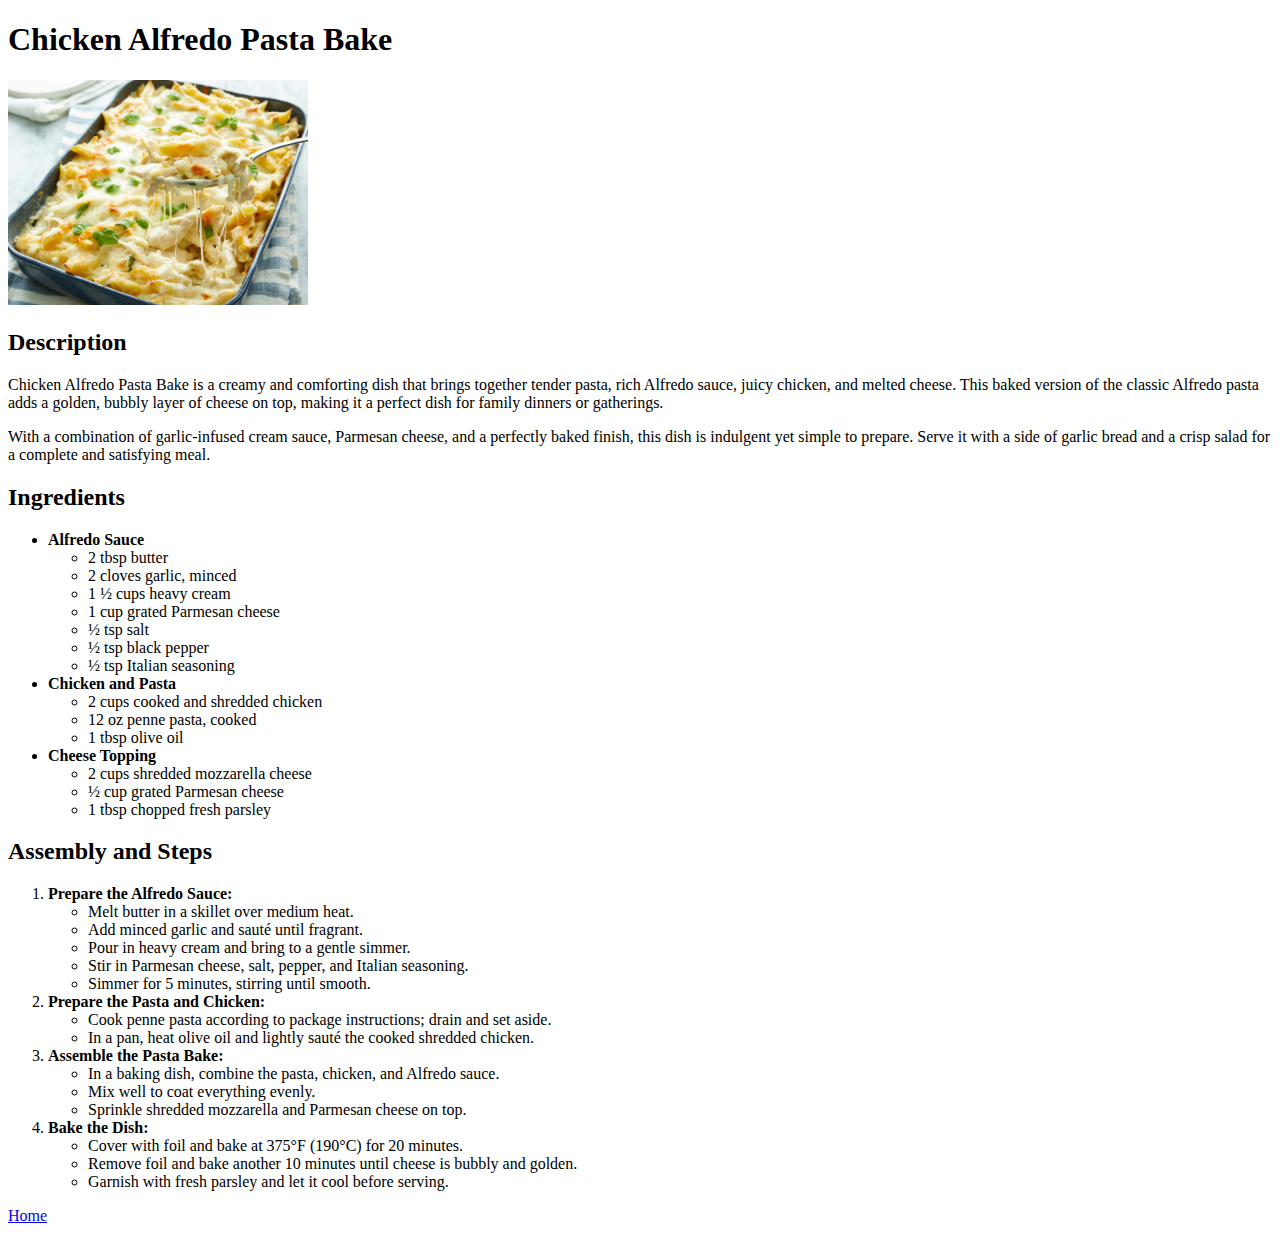
==== recipes/alfredo.html @ 9bfbf34f "Add a new page for an alfredo recipe" ====
<!DOCTYPE html>
<html lang="en">
    <head>
        <meta charset="UTF-8">
        <title>Chicken Alfredo Pasta Bake Recipe</title>
    </head>
    <body>
        <h1>Chicken Alfredo Pasta Bake</h1>
        <img src="../images/chicken-alfredo-pasta-bake.jpeg" alt="An image of a creamy chicken alfredo pasta bake" width="300">
        <h2>Description</h2>
        <p>
            Chicken Alfredo Pasta Bake is a creamy and comforting dish that brings together tender pasta, rich Alfredo 
            sauce, juicy chicken, and melted cheese. This baked version of the classic Alfredo pasta adds a golden, 
            bubbly layer of cheese on top, making it a perfect dish for family dinners or gatherings.
        </p>
        <p>
            With a combination of garlic-infused cream sauce, Parmesan cheese, and a perfectly baked finish, this dish 
            is indulgent yet simple to prepare. Serve it with a side of garlic bread and a crisp salad for a complete 
            and satisfying meal.
        </p>
        <h2>Ingredients</h2>
        <ul>
            <li><strong>Alfredo Sauce</strong>
                <ul>
                    <li>2 tbsp butter</li>
                    <li>2 cloves garlic, minced</li>
                    <li>1 ½ cups heavy cream</li>
                    <li>1 cup grated Parmesan cheese</li>
                    <li>½ tsp salt</li>
                    <li>½ tsp black pepper</li>
                    <li>½ tsp Italian seasoning</li>
                </ul>
            </li>
            <li><strong>Chicken and Pasta</strong>
                <ul>
                    <li>2 cups cooked and shredded chicken</li>
                    <li>12 oz penne pasta, cooked</li>
                    <li>1 tbsp olive oil</li>
                </ul>
            </li>
            <li><strong>Cheese Topping</strong>
                <ul>
                    <li>2 cups shredded mozzarella cheese</li>
                    <li>½ cup grated Parmesan cheese</li>
                    <li>1 tbsp chopped fresh parsley</li>
                </ul>
            </li>
        </ul>
        <h2>Assembly and Steps</h2>
        <ol>
            <li><strong>Prepare the Alfredo Sauce:</strong>
                <ul>
                    <li>Melt butter in a skillet over medium heat.</li>
                    <li>Add minced garlic and sauté until fragrant.</li>
                    <li>Pour in heavy cream and bring to a gentle simmer.</li>
                    <li>Stir in Parmesan cheese, salt, pepper, and Italian seasoning.</li>
                    <li>Simmer for 5 minutes, stirring until smooth.</li>
                </ul>
            </li>
            <li><strong>Prepare the Pasta and Chicken:</strong>
                <ul>
                    <li>Cook penne pasta according to package instructions; drain and set aside.</li>
                    <li>In a pan, heat olive oil and lightly sauté the cooked shredded chicken.</li>
                </ul>
            </li>
            <li><strong>Assemble the Pasta Bake:</strong>
                <ul>
                    <li>In a baking dish, combine the pasta, chicken, and Alfredo sauce.</li>
                    <li>Mix well to coat everything evenly.</li>
                    <li>Sprinkle shredded mozzarella and Parmesan cheese on top.</li>
                </ul>
            </li>
            <li><strong>Bake the Dish:</strong>
                <ul>
                    <li>Cover with foil and bake at 375°F (190°C) for 20 minutes.</li>
                    <li>Remove foil and bake another 10 minutes until cheese is bubbly and golden.</li>
                    <li>Garnish with fresh parsley and let it cool before serving.</li>
                </ul>
            </li>
        </ol>
        <a href="../index.html">Home</a>
    </body>
</html>
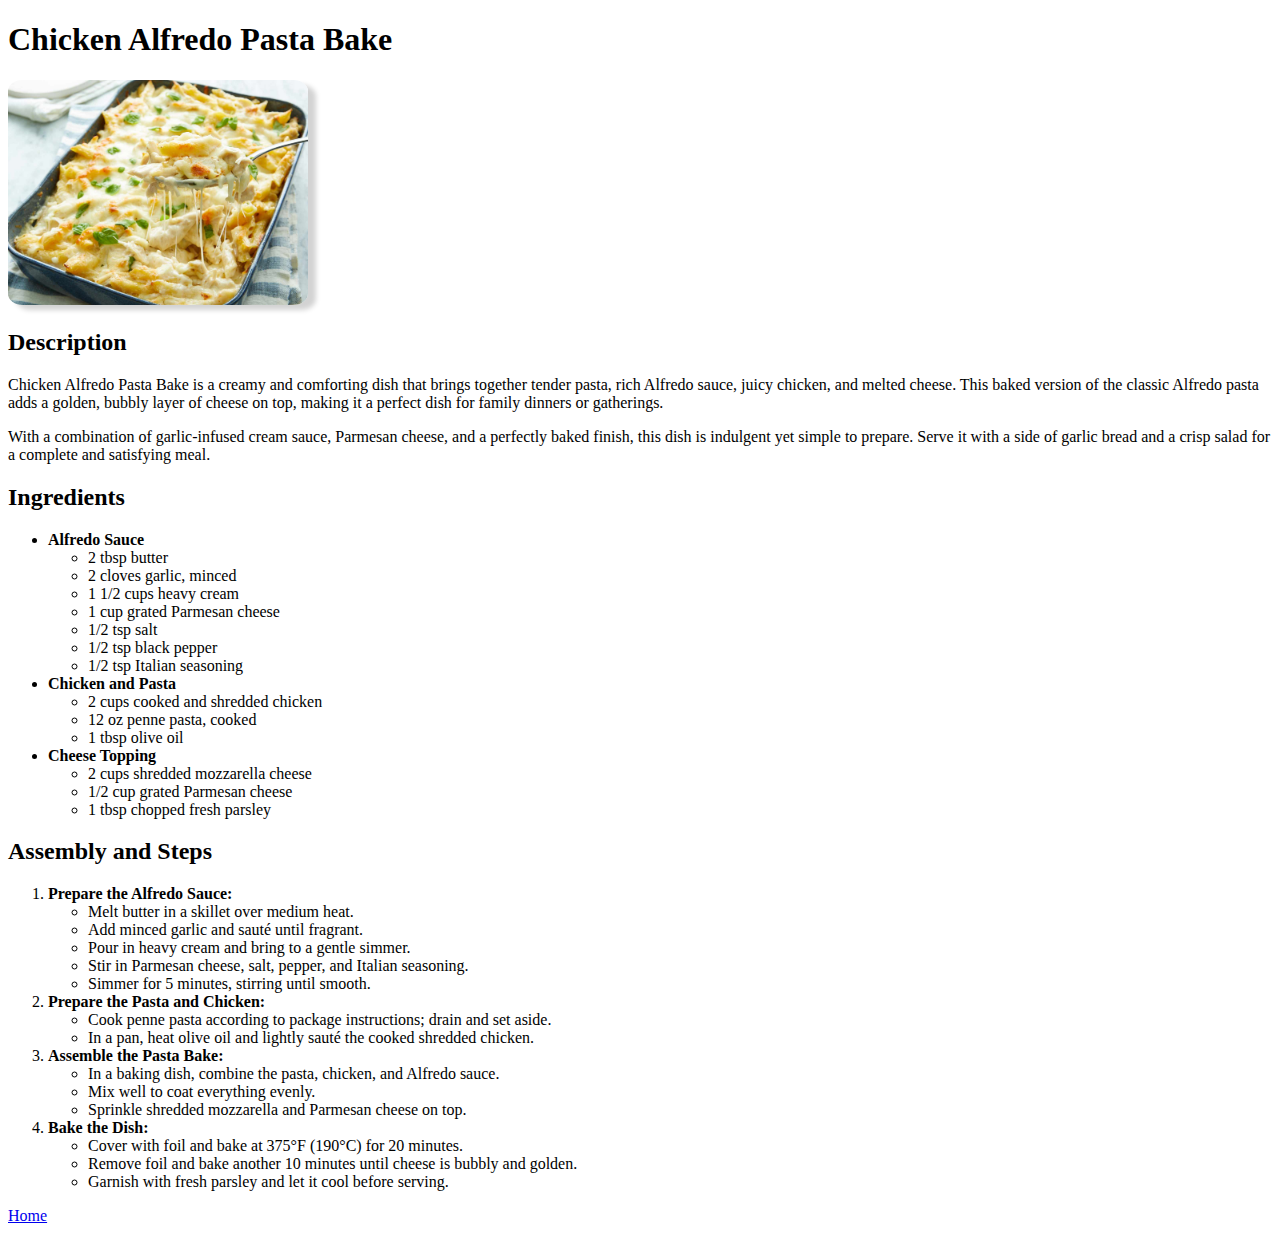
==== commit 45d11763: "Add external CSS link to HTML files" ====
--- a/recipes/alfredo.html
+++ b/recipes/alfredo.html
@@ -3,6 +3,7 @@
     <head>
         <meta charset="UTF-8">
         <title>Chicken Alfredo Pasta Bake Recipe</title>
+        <link rel="stylesheet" href="../style.css">
     </head>
     <body>
         <h1>Chicken Alfredo Pasta Bake</h1>
@@ -24,11 +25,11 @@
                 <ul>
                     <li>2 tbsp butter</li>
                     <li>2 cloves garlic, minced</li>
-                    <li>1 ½ cups heavy cream</li>
+                    <li>1 1/2 cups heavy cream</li>
                     <li>1 cup grated Parmesan cheese</li>
-                    <li>½ tsp salt</li>
-                    <li>½ tsp black pepper</li>
-                    <li>½ tsp Italian seasoning</li>
+                    <li>1/2 tsp salt</li>
+                    <li>1/2 tsp black pepper</li>
+                    <li>1/2 tsp Italian seasoning</li>
                 </ul>
             </li>
             <li><strong>Chicken and Pasta</strong>
@@ -41,7 +42,7 @@
             <li><strong>Cheese Topping</strong>
                 <ul>
                     <li>2 cups shredded mozzarella cheese</li>
-                    <li>½ cup grated Parmesan cheese</li>
+                    <li>1/2 cup grated Parmesan cheese</li>
                     <li>1 tbsp chopped fresh parsley</li>
                 </ul>
             </li>
--- a/style.css
+++ b/style.css
@@ -0,0 +1,4 @@
+img {
+    border-radius: 5%;
+    box-shadow: 8px 5px 5px lightgray;
+}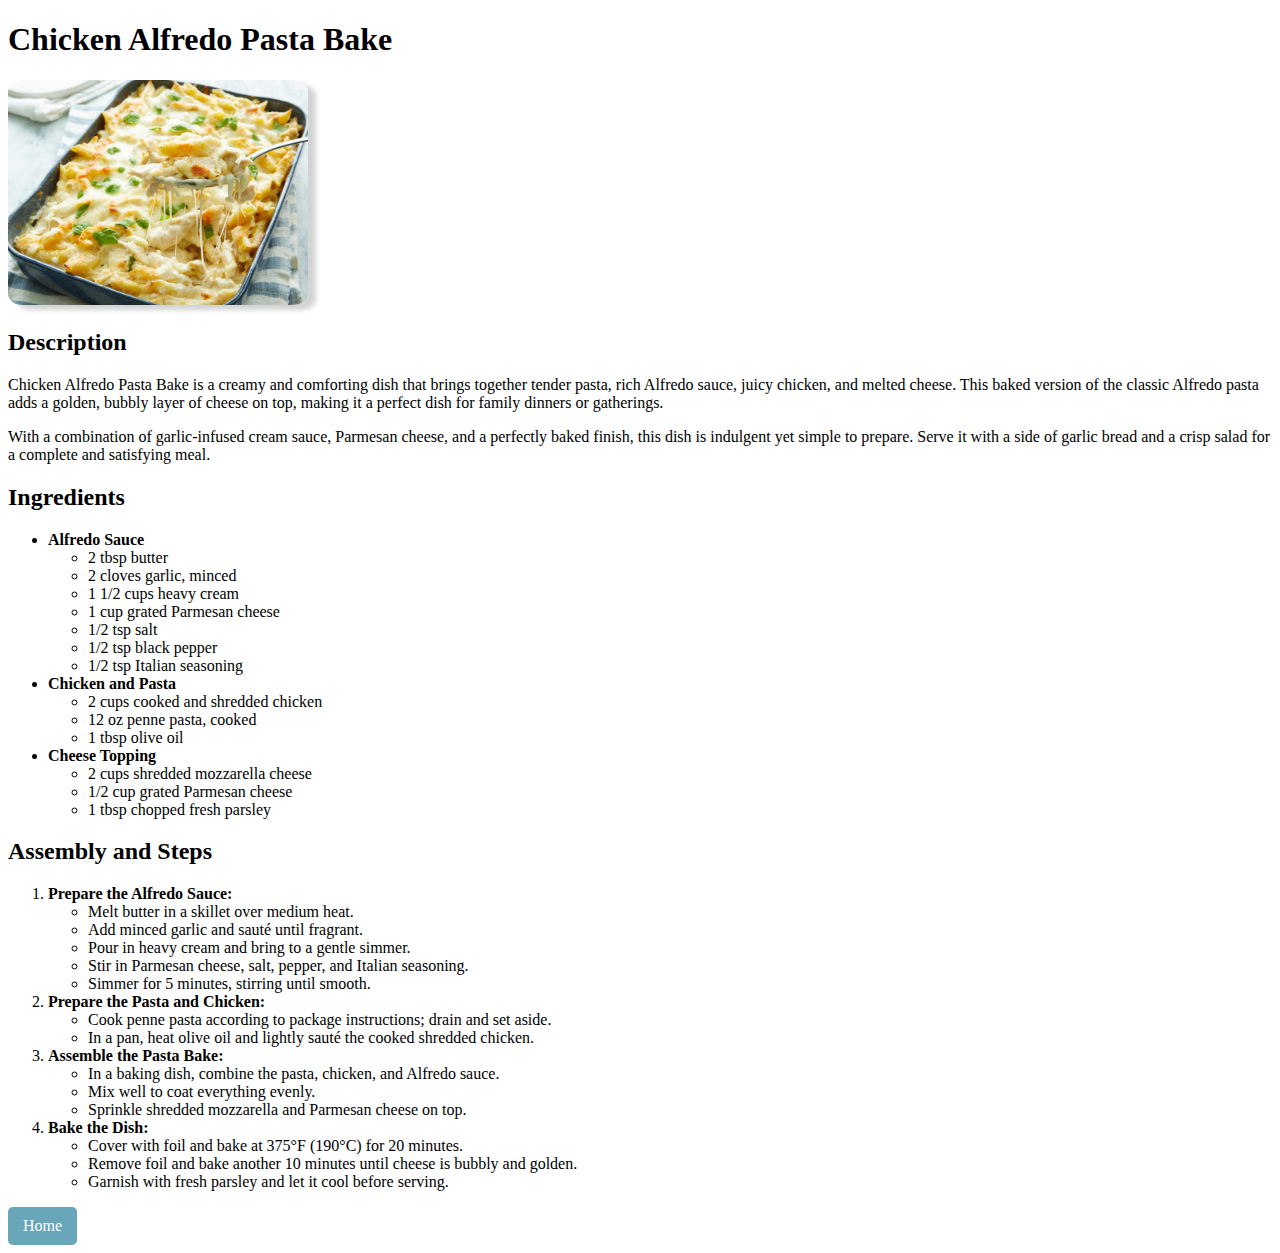
==== commit 109cdd2b: "Style home anchor link as a button" ====
--- a/recipes/alfredo.html
+++ b/recipes/alfredo.html
@@ -79,6 +79,6 @@
                 </ul>
             </li>
         </ol>
-        <a href="../index.html">Home</a>
+        <a class="home-button" href="../index.html">Home</a>
     </body>
 </html>--- a/style.css
+++ b/style.css
@@ -1,4 +1,15 @@
 img {
     border-radius: 5%;
     box-shadow: 8px 5px 5px lightgray;
+}
+
+.home-button {
+    display: inline-block;
+    padding: 10px 15px;
+    background-color: rgb(106, 166, 185);
+    color: white;
+    text-decoration: none;
+    border-radius: 5px;
+    font-size: 16px;
+    text-align: center;
 }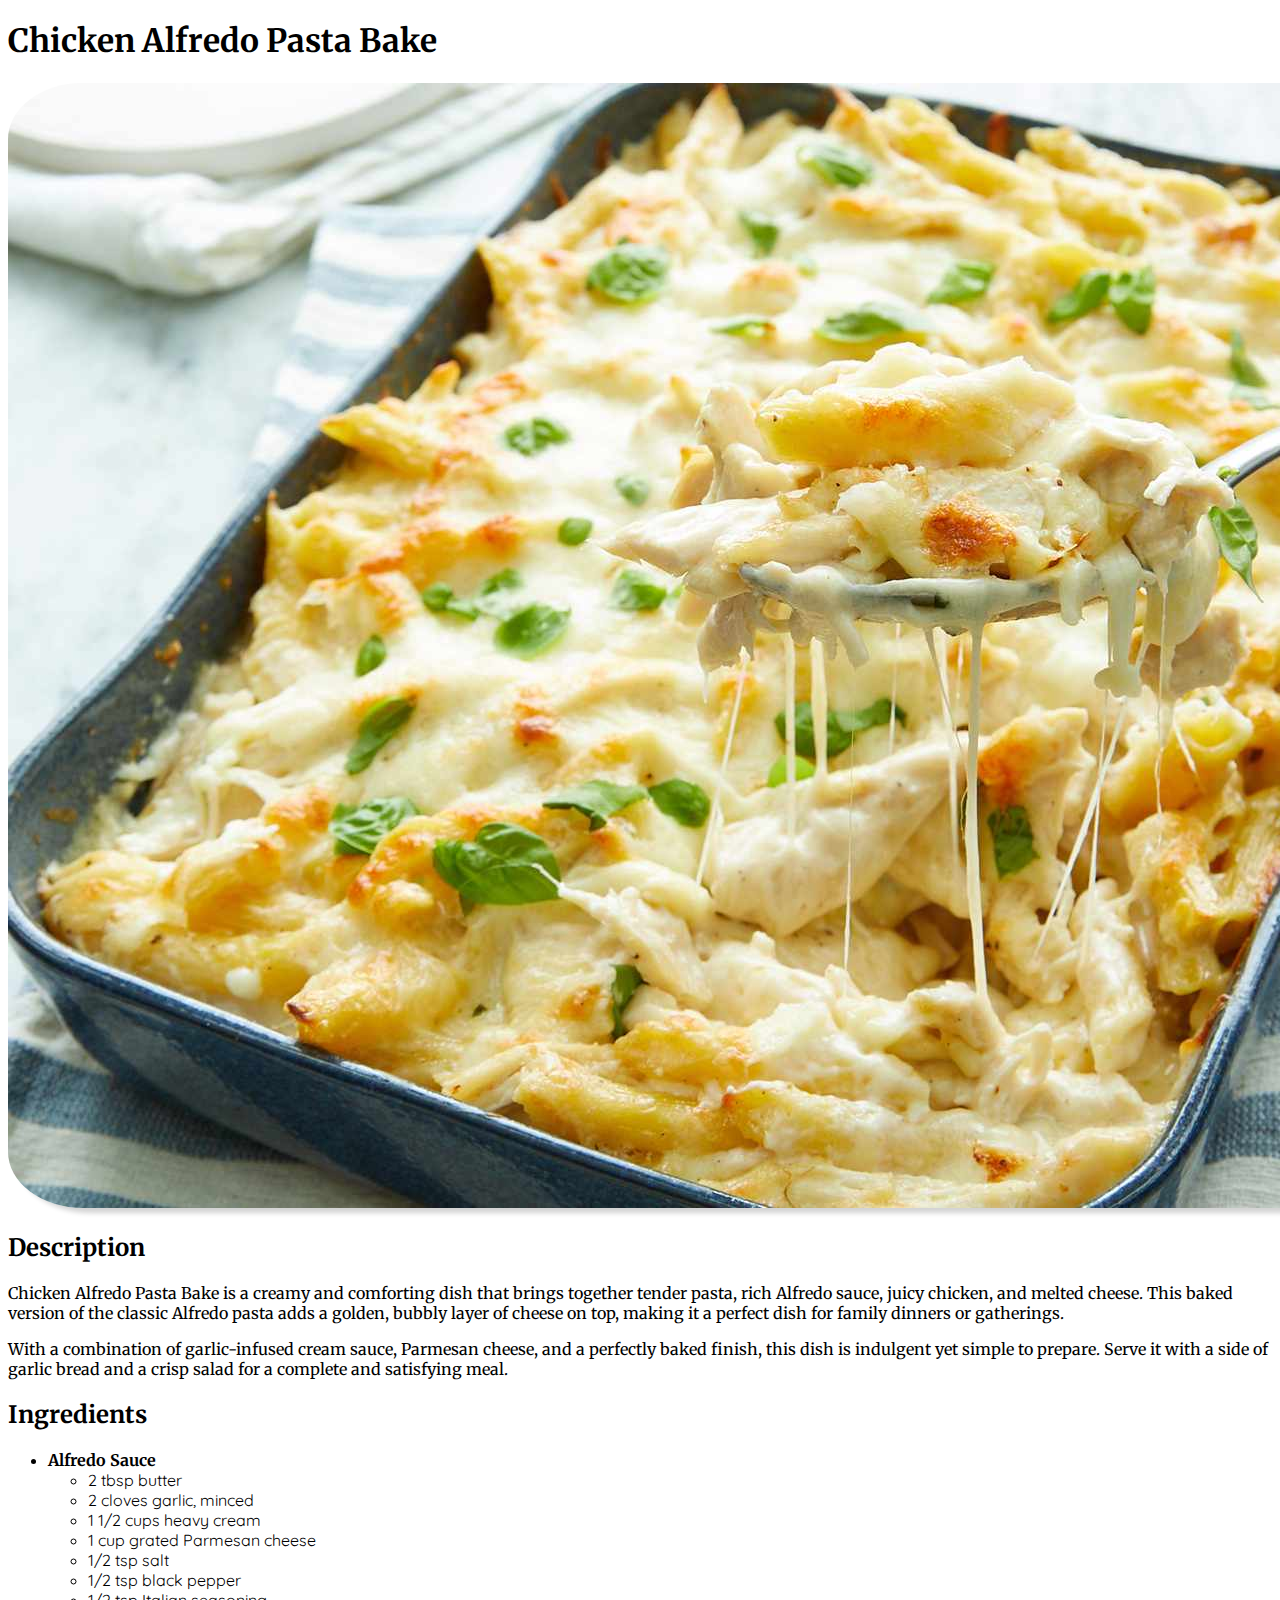
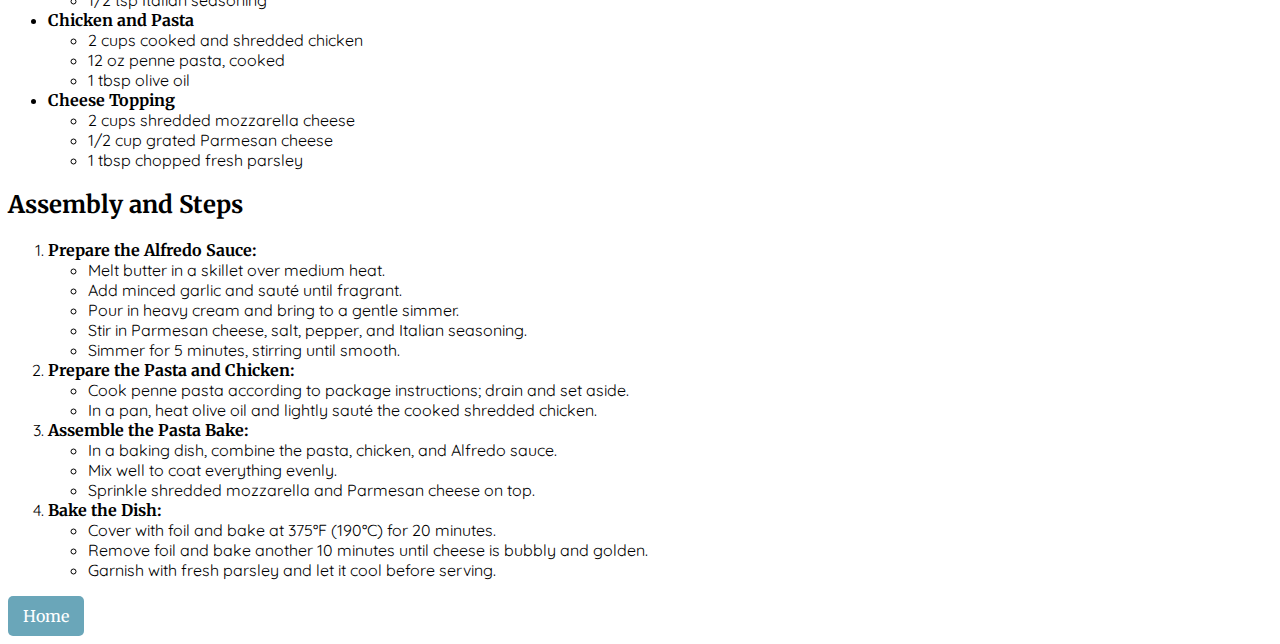
==== commit af46d10c: "Set original image dimensions in HTML attributes" ====
--- a/recipes/alfredo.html
+++ b/recipes/alfredo.html
@@ -7,7 +7,7 @@
     </head>
     <body>
         <h1>Chicken Alfredo Pasta Bake</h1>
-        <img src="../images/chicken-alfredo-pasta-bake.jpeg" alt="An image of a creamy chicken alfredo pasta bake" width="300">
+        <img src="../images/chicken-alfredo-pasta-bake.jpeg" alt="An image of a creamy chicken alfredo pasta bake" width="1500" height="1125">
         <h2>Description</h2>
         <p>
             Chicken Alfredo Pasta Bake is a creamy and comforting dish that brings together tender pasta, rich Alfredo 
--- a/style.css
+++ b/style.css
@@ -1,3 +1,5 @@
+@import url('https://fonts.googleapis.com/css2?family=Merriweather&family=Quicksand&display=swap');
+
 img {
     border-radius: 5%;
     box-shadow: 8px 5px 5px lightgray;
@@ -12,4 +14,17 @@
     border-radius: 5px;
     font-size: 16px;
     text-align: center;
+}
+
+* {
+    font-family: "Merriweather", serif;
+}
+
+li {
+    font-family: "Quicksand", sans-serif;
+    font-size: 16px;
+}
+
+a {
+    text-decoration: none;
 }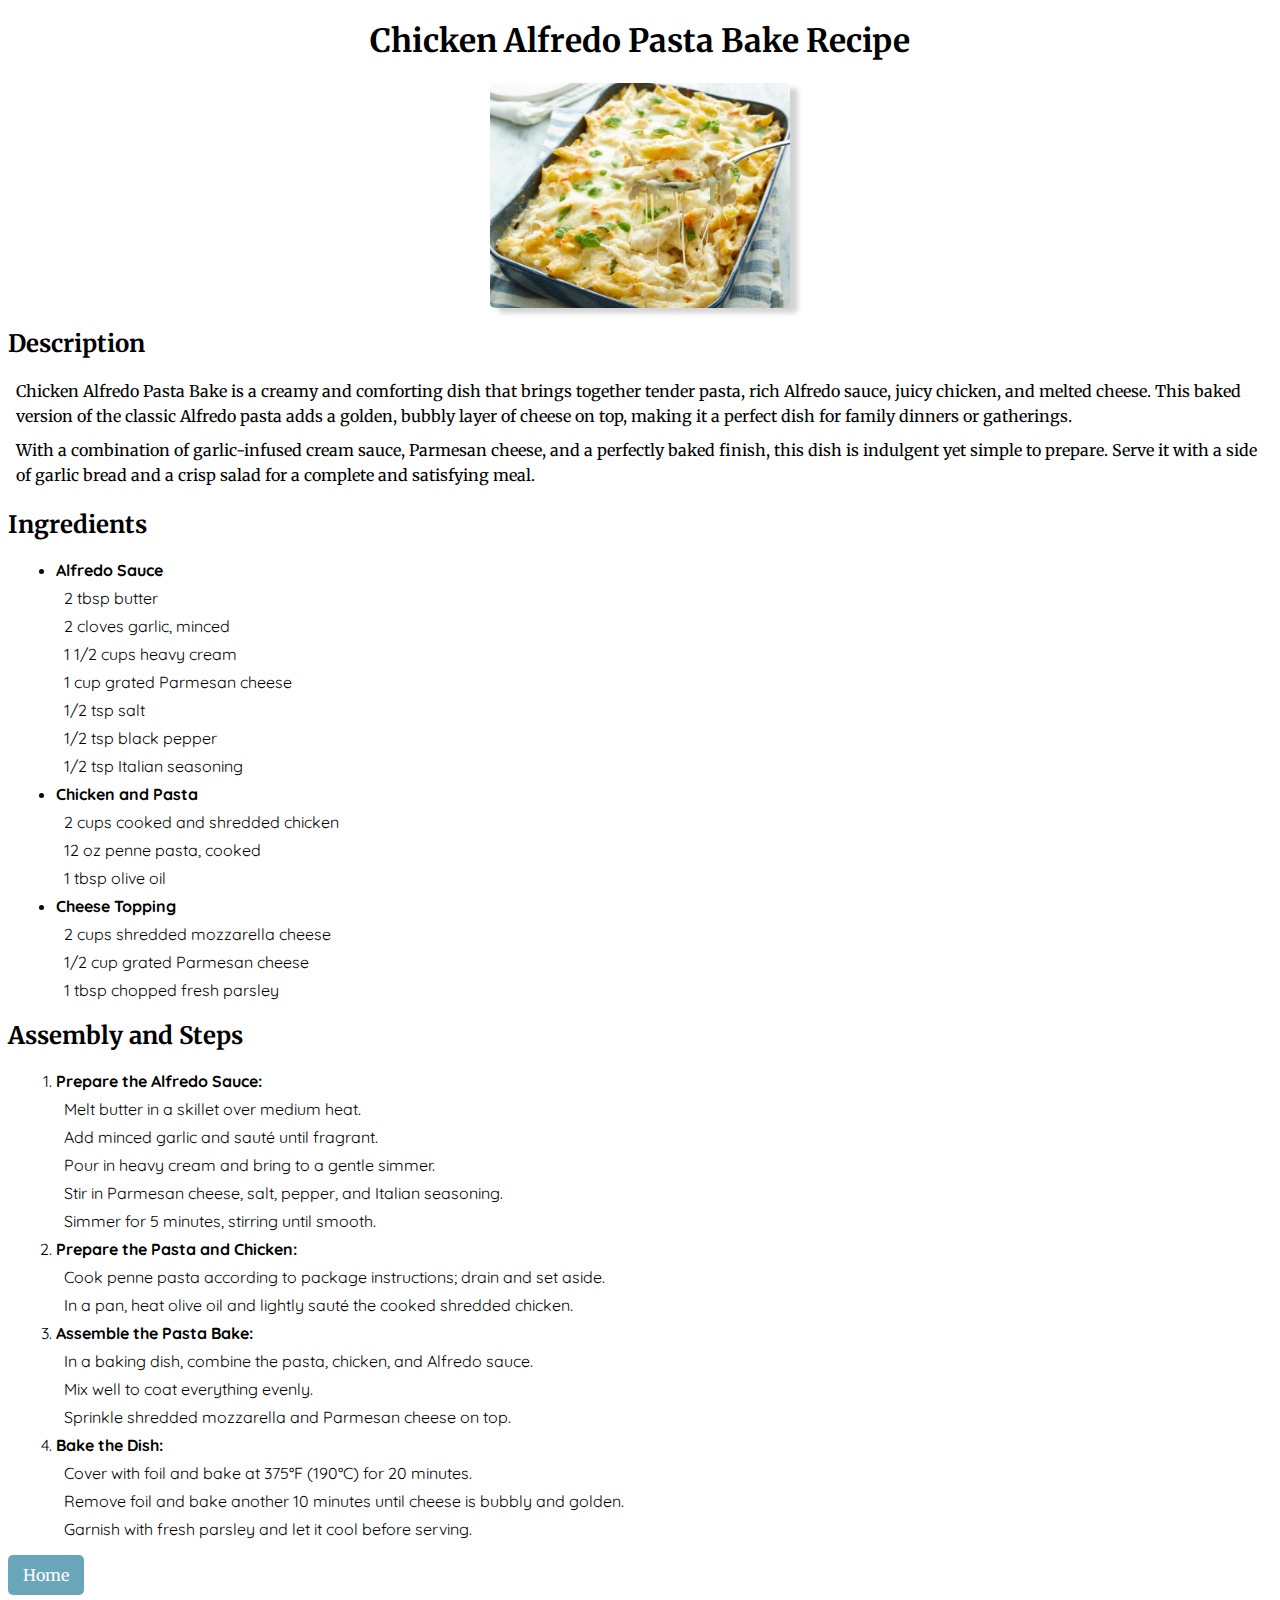
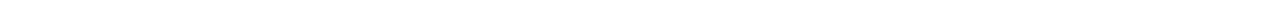
==== commit 14405ec8: "Update h1 text for the recipe pages" ====
--- a/recipes/alfredo.html
+++ b/recipes/alfredo.html
@@ -6,7 +6,7 @@
         <link rel="stylesheet" href="../style.css">
     </head>
     <body>
-        <h1>Chicken Alfredo Pasta Bake</h1>
+        <h1>Chicken Alfredo Pasta Bake Recipe</h1>
         <img src="../images/chicken-alfredo-pasta-bake.jpeg" alt="An image of a creamy chicken alfredo pasta bake" width="1500" height="1125">
         <h2>Description</h2>
         <p>
--- a/style.css
+++ b/style.css
@@ -1,8 +1,26 @@
-@import url('https://fonts.googleapis.com/css2?family=Merriweather&family=Quicksand&display=swap');
+@import url('https://fonts.googleapis.com/css2?family=Merriweather&family=Quicksand:wght@400;700&display=swap');
 
 img {
-    border-radius: 5%;
+    display: block;
+    width: 300px;
+    height: auto;
+    border-radius: 2%;
     box-shadow: 8px 5px 5px lightgray;
+    margin: 0 auto;
+}
+
+a {
+    text-decoration: none;
+}
+
+h1 {
+    text-align: center;
+}
+
+li {
+    font-family: "Quicksand", sans-serif;
+    font-size: 16px;
+    margin: 8px;
 }
 
 .home-button {
@@ -16,15 +34,24 @@
     text-align: center;
 }
 
-* {
+p {
+    margin: 0.5em;
+    line-height: 1.6em;
+}
+
+h1, h2, p, .home-button, ul a {
     font-family: "Merriweather", serif;
 }
 
-li {
-    font-family: "Quicksand", sans-serif;
-    font-size: 16px;
+ul ul,
+ol ul {
+    list-style: none;
+    padding-left: 0px; 
 }
 
-a {
-    text-decoration: none;
+ul a {
+    display: block;
+    line-height: 2em;
+    color: black;
+    text-decoration: underline;
 }